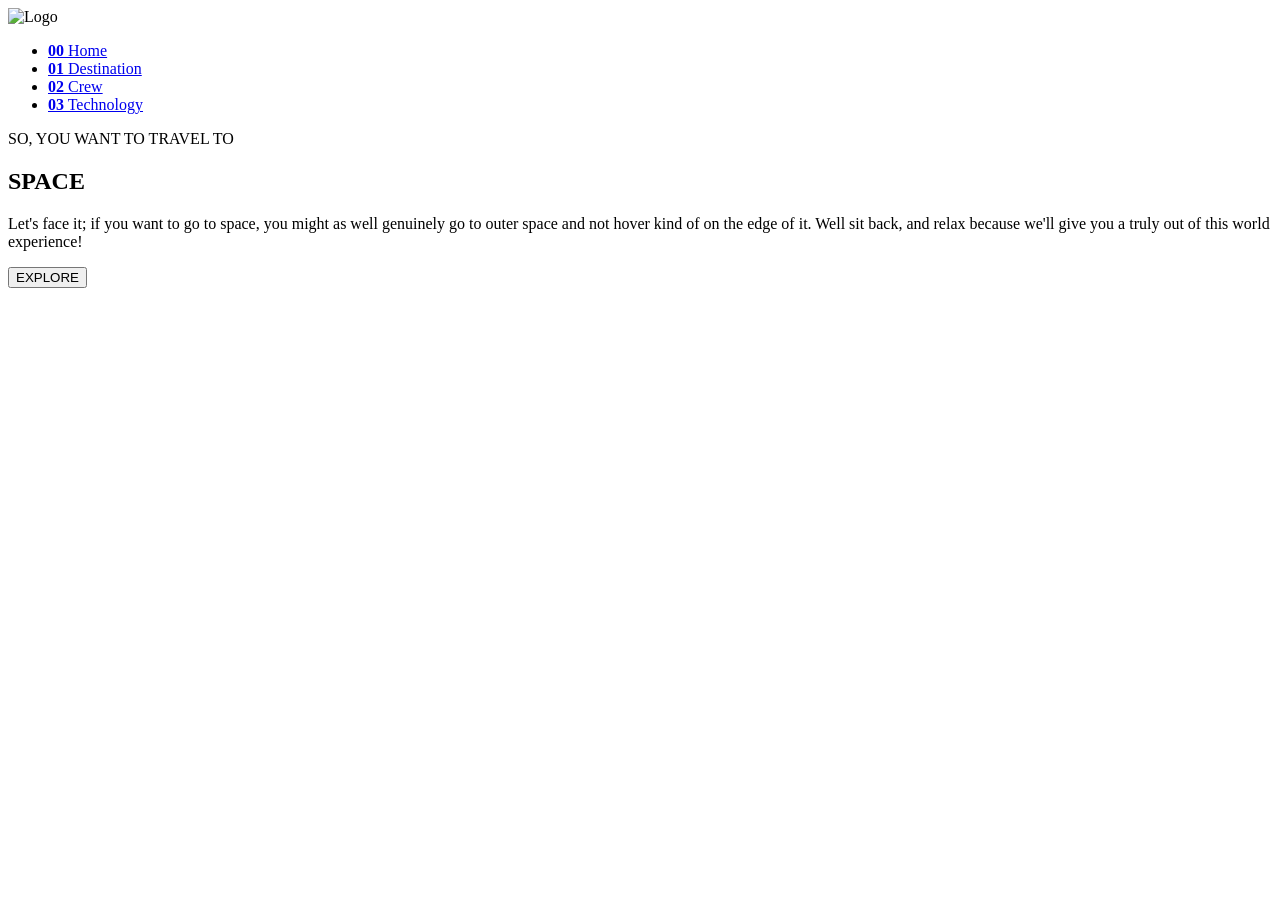
==== index.html @ 1a75268b "Add files via upload" ====
<!DOCTYPE html>
<html lang="en">
<head>
    <meta charset="UTF-8">
    <meta name="viewport" content="width=device-width, initial-scale=1.0">
    <title>Space Tourism</title>
    <link rel="stylesheet" href="style.css">
</head>
<body>

    <section class="container">

        <nav>
            <img src="shared/logo.svg" alt="Logo" class="logo">

            <ul>
                <li><a href="#"><strong>00</strong> Home</a></li>
                <li><a href="destination.html"><strong>01</strong> Destination</a></li>
                <li><a href="crew.html"><strong>02</strong> Crew</a></li>
                <li><a href="technology.html"><strong>03</strong> Technology</a></li>
            </ul>
        </nav>

        <div class="content">

            <div class="left">
                <p class="heading">SO, YOU WANT TO TRAVEL TO</p>

                <h1>SPACE</h1>

                <p class="description">
                    Let's face it; if you want to go to space, you might as well genuinely
                    go to outer space and not hover kind of on the edge of it.
                    Well sit back, and relax because we'll give you a truly out of this
                    world experience!
                </p>
            </div>

            <div class="right">
                <button class="explore">EXPLORE</button>
            </div>

        </div>

    </section>
<script src="index.js"></script>
</body>
</html>
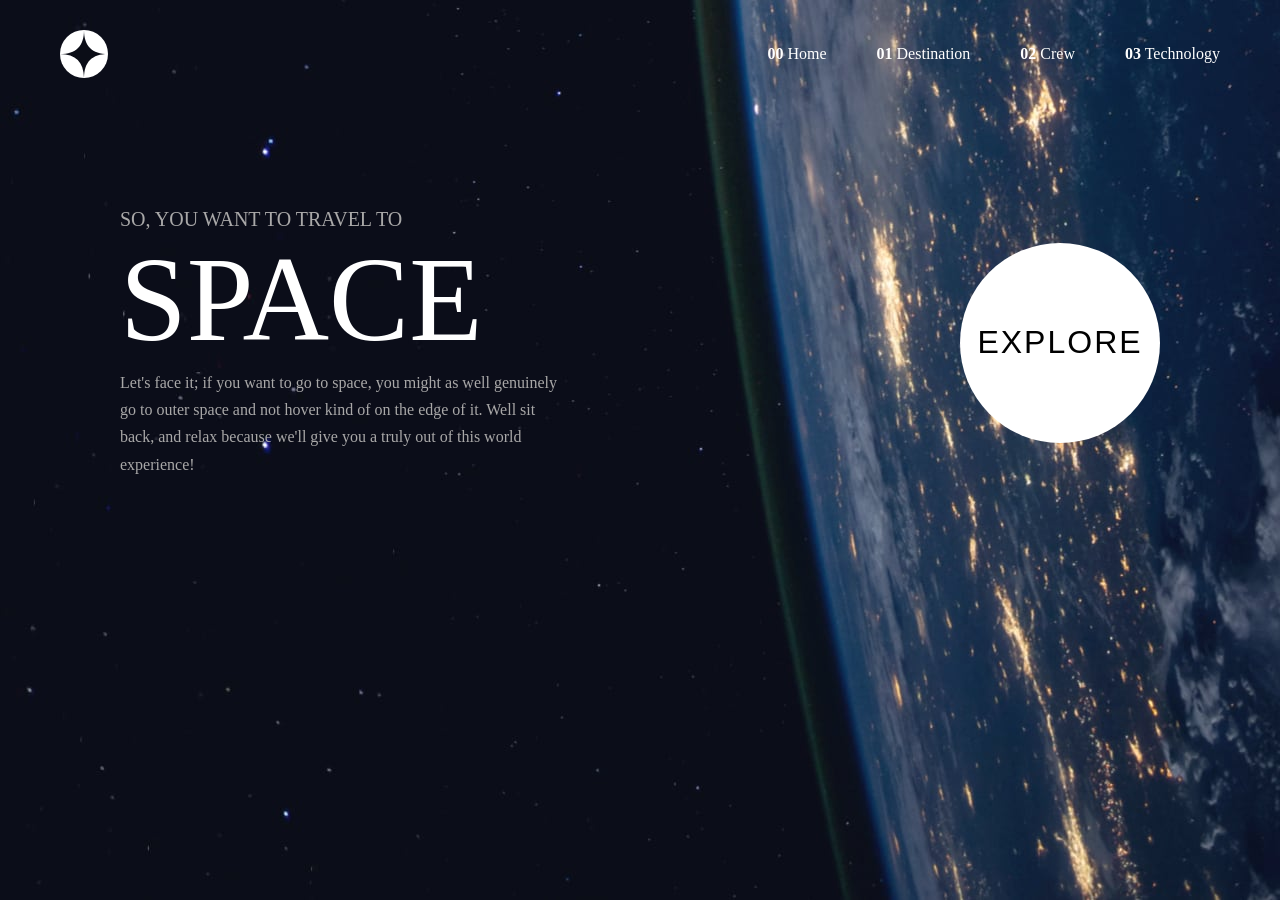
==== commit 23d4df26: "Fix logo source path in index.html" ====
--- a/index.html
+++ b/index.html
@@ -11,7 +11,7 @@
     <section class="container">
 
         <nav>
-            <img src="shared/logo.svg" alt="Logo" class="logo">
+            <img src="logo.svg" alt="Logo" class="logo">
 
             <ul>
                 <li><a href="#"><strong>00</strong> Home</a></li>
@@ -45,4 +45,4 @@
     </section>
 <script src="index.js"></script>
 </body>
-</html>+</html>
--- a/style.css
+++ b/style.css
@@ -0,0 +1,982 @@
+*{
+    margin:0;
+    padding:0;
+    box-sizing:border-box;
+}
+
+.container{
+    width:100%;
+    min-height:100vh;
+    background-image:url("background-home-desktop.jpg");
+    background-size:cover;
+    background-position:center;
+    background-repeat:no-repeat;
+}
+
+nav{
+    display: flex;
+    align-items: center;
+    padding: 30px 60px;
+}
+
+nav ul{
+    margin-left: auto; 
+    display: flex;
+    gap: 50px;
+    list-style: none;
+}
+
+nav a{
+    color:white;
+    text-decoration:none;
+}
+
+.content{
+    display:flex;
+    justify-content:space-between;
+    align-items:center;
+    padding:100px 120px;
+}
+
+.heading{
+    font-size: 20px;
+    color: rgb(169,168,168);
+}
+
+h1{
+    font-size: 120px;
+    color: white;
+    font-weight: 400;
+}
+
+.description{
+    color: rgb(169,168,168);
+    max-width: 450px;
+    line-height: 1.7;
+}
+
+.left{
+    max-width:450px;
+}
+
+.right{
+    display:flex;
+    justify-content:center;
+    align-items:center;
+}
+
+.explore{
+    width: 200px;
+    height: 200px;
+    border-radius: 50%;
+    background: white;
+    color: black;
+    border: none;
+    font-size: 32px;
+    letter-spacing: 2px;
+    cursor: pointer;
+
+    display: flex;
+    justify-content: center;
+    align-items: center;
+
+    position: relative;
+    z-index: 1;
+
+    transition: transform 0.3s ease;
+}
+
+.explore::after{
+    content: "";
+    position: absolute;
+
+    width: 100%;
+    height: 100%;
+
+    border-radius: 50%;
+    background: rgba(255,255,255,0.15);
+
+    top: 50%;
+    left: 50%;
+
+    transform: translate(-50%, -50%) scale(1);
+    opacity: 0;
+
+    transition: all 0.4s ease;
+
+    z-index: -1;
+}
+
+.explore:hover::after{
+    transform: translate(-50%, -50%) scale(1.5);
+    opacity: 1;
+}
+
+.container-destination{
+      width:100%;
+    min-height:100vh;
+    background-image:url("background-destination-desktop.jpg");
+    background-size:cover;
+    background-position:center;
+    background-repeat:no-repeat;
+}
+
+.content-destination{
+    display: flex;
+    align-items: center;
+    gap: 80px;
+    padding: 60px 120px;
+}
+
+.content-destination .left{
+    max-width: 445px;
+}
+
+.content-destination .left img{
+    width: 100%;
+}
+
+.content-destination .right{
+    display: flex;
+    flex-direction: column;
+    align-items: flex-start;
+    color: white;
+    max-width: 445px;
+}
+
+.container-destination h1{
+    font-size: 20px;
+    font-weight: 400;
+    letter-spacing: 2px;
+    margin-bottom: 40px;
+}
+
+.container-destination h1 span{
+    color: rgb(169,168,168);
+    font-weight: 700;
+    margin-right: 10px;
+}
+
+.planet-buttons{
+    display: flex;
+    flex-direction: row;
+    gap: 30px;
+    margin-bottom: 40px;
+}
+
+
+.planet-buttons button{
+    background: none;
+    border: none;
+    border-bottom: 3px solid transparent;
+    color: rgb(169,168,168);
+    letter-spacing: 2px;
+    font-size: 14px;
+    padding-bottom: 10px;
+    cursor: pointer;
+}
+
+.planet-buttons button:hover{
+    border-bottom: 3px solid rgba(255,255,255,0.5);
+}
+
+.planet-card h2{
+    font-size: 90px;
+    font-weight: 400;
+    color: white;
+    margin-bottom: 20px;
+}
+
+.planet-card p{
+    color: rgb(169,168,168);
+    line-height: 1.7;
+    margin-bottom: 30px;
+}
+
+hr{
+    border: none;
+    border-top: 1px solid rgba(255,255,255,0.2);
+    width: 100%;
+    margin-bottom: 30px;
+}
+
+.avg-distance, .avg-time{
+    display: inline-block;
+    margin-right: 60px;
+}
+
+.avg-distance h3, .avg-time h3{
+    font-size: 12px;
+    color: rgb(169,168,168);
+    letter-spacing: 2px;
+    margin-bottom: 10px;
+}
+
+.avg-distance h4, .avg-time h4{
+    font-size: 28px;
+    color: white;
+    font-weight: 400;
+}
+
+.planet-buttons button.active{
+    border-bottom: 3px solid white;
+    color: white;
+}
+
+.container-crew{
+    background-image:url("background-crew-desktop.jpg");
+    width:100%;
+    min-height:100vh;
+    background-size:cover;
+    background-position:center;
+    background-repeat:no-repeat;
+}
+
+.content-crew{
+    display: flex;
+    justify-content: space-between;
+    align-items: flex-end;
+    flex: 1;
+    padding: 0 120px;
+}
+
+.content-crew .left{
+    max-width: 445px;
+    padding-bottom: 80px;
+}
+
+.container-crew h1{
+    font-size: 20px;
+    font-weight: 400;
+    letter-spacing: 2px;
+    margin-bottom: 80px;
+    display: flex;
+    align-items: center;
+    gap: 20px;
+}
+
+.container-crew h1 span{
+    color: rgb(169,168,168);
+    font-weight: 700;
+}
+
+#role{
+    color: rgb(169,168,168);
+    font-weight: 400;
+    font-size: 24px;
+    letter-spacing: 2px;
+    text-transform: uppercase;
+    margin-bottom: 10px;
+}
+
+#name{
+    font-family: 'Bellefair', serif;
+    font-size: 56px;
+    font-weight: 400;
+    color: white;
+    text-transform: uppercase;
+    margin-bottom: 25px;
+}
+
+#bio{
+    color: rgb(169,168,168);
+    line-height: 1.7;
+    margin-bottom: 50px;
+}
+
+.dots{
+    display: flex;
+    gap: 15px;
+}
+
+.dot{
+    width: 12px;
+    height: 12px;
+    border-radius: 50%;
+    background: rgba(255,255,255,0.3);
+    border: none;
+    cursor: pointer;
+    padding: 0;
+}
+
+.dot.active{
+    background: white;
+}
+
+.content-crew .right{
+    display: flex;
+    align-items: flex-end;
+    height: 100%;
+}
+
+.content-crew .right img{
+    max-height: 85vh;
+    display: block;
+}
+
+.container-tech{
+background-image: url("background-technology-desktop.jpg");
+background-repeat: 0;
+width:100%;
+min-height:100vh;
+background-size: cover;
+}
+/* =========================
+   TECHNOLOGY PAGE
+========================= */
+/* =========================
+   TECHNOLOGY
+========================= */
+
+.content-tech {
+    width: 100%;
+    min-height: 100vh;
+
+    display: grid;
+    grid-template-columns: 60% 40%;
+
+    position: relative;
+
+    padding-top: 200px;
+    box-sizing: border-box;
+}
+
+
+/* =========================
+   LEFT
+========================= */
+
+.content-tech .left {
+    position: relative;
+
+    width: 100%;
+    padding-left: 165px;
+
+    box-sizing: border-box;
+}
+
+
+/* =========================
+   PAGE TITLE
+========================= */
+
+.h1-tech {
+    position: absolute;
+
+    top: -150px;
+    left: 165px;
+
+    margin: 0;
+
+    color: white;
+
+    font-size: 27px;
+    font-weight: 400;
+
+    letter-spacing: 4px;
+
+    white-space: nowrap;
+}
+
+.h1-tech span {
+    color: #6f7180;
+
+    font-weight: bold;
+    margin-right: 15px;
+}
+
+
+/* =========================
+   NUMBERS
+========================= */
+
+.numbers-content {
+    position: absolute;
+    left: 165px;
+    display: flex;
+    flex-direction: column;
+    gap: 30px;
+}
+
+.number {
+    width: 80px;
+    height: 80px;
+
+    border-radius: 50%;
+
+    border: 1px solid rgba(255, 255, 255, 0.3);
+
+    background: transparent;
+
+    color: white;
+
+    font-family: Georgia, serif;
+
+    font-size: 28px;
+
+    cursor: pointer;
+
+    transition: 0.3s;
+}
+
+.number:hover {
+    border-color: white;
+}
+
+.number.active {
+    background: white;
+    color: #0b0d17;
+
+    border-color: white;
+}
+
+
+/* =========================
+   TEXT
+========================= */
+
+#p-tech {
+    margin: 0;
+
+    padding-top: 0;
+
+    margin-left: 220px;
+
+    color: white;
+
+    font-size: 14px;
+
+    letter-spacing: 3px;
+
+    text-transform: uppercase;
+}
+
+
+#h-tech {
+    margin: 12px 0 20px 220px;
+
+    color: white;
+
+    font-family: Georgia, serif;
+
+    font-size: 52px;
+
+    font-weight: 400;
+
+    line-height: 1;
+
+    white-space: nowrap;
+}
+
+
+#pp-tech {
+    width: 470px;
+
+    margin: 0 0 0 220px;
+
+    color: #c5c7d1;
+
+    font-family: Arial, sans-serif;
+
+    font-size: 16px;
+
+    line-height: 1.9;
+}
+
+
+/* =========================
+   RIGHT IMAGE
+========================= */
+
+.content-tech .right {
+    width: 100%;
+
+    display: flex;
+
+    justify-content: flex-end;
+
+    align-items: flex-start;
+}
+
+
+#tech-img {
+    width: 515px;
+    height: 525px;
+    margin-top: -80px;
+    object-fit: cover;
+
+    display: block;
+}
+
+
+/* =========================
+   TABLET
+========================= */
+
+@media (max-width: 1024px) {
+
+    .content-tech {
+        display: flex;
+        flex-direction: column;
+
+        padding-top: 180px;
+    }
+
+    /* Page title */
+
+    .h1-tech {
+        position: static;
+
+        margin: 0 0 70px 40px;
+
+        font-size: 24px;
+    }
+
+
+    /* Left */
+
+    .content-tech .left {
+        width: 100%;
+
+        padding: 0 40px;
+
+        display: flex;
+        flex-direction: column;
+        align-items: center;
+    }
+
+
+    /* Numbers */
+
+    .numbers-content {
+        position: static;
+
+        flex-direction: row;
+
+        gap: 25px;
+
+        order: 1;
+
+        margin-bottom: 45px;
+    }
+
+    .number {
+        width: 70px;
+        height: 70px;
+
+        font-size: 24px;
+    }
+
+
+    /* Text */
+
+    #p-tech {
+        order: 2;
+
+        margin: 0 0 15px 0;
+
+        text-align: center;
+    }
+
+    #h-tech {
+        order: 3;
+
+        margin: 0 0 25px 0;
+
+        font-size: 42px;
+
+        text-align: center;
+    }
+
+    #pp-tech {
+        order: 4;
+
+        width: 80%;
+
+        margin: 0;
+
+        text-align: center;
+
+        line-height: 1.8;
+    }
+
+
+    /* Image */
+
+    .content-tech .right {
+        width: 100%;
+
+        order: 2;
+
+        justify-content: center;
+
+        margin-top: 60px;
+    }
+
+    #tech-img {
+        width: 80%;
+        height: 400px;
+        margin-top: 20px;
+        object-fit: cover;
+    }
+}
+
+
+/* =========================
+   MOBILE
+========================= */
+
+@media (max-width: 600px) {
+
+    .content-tech {
+        padding-top: 130px;
+    }
+
+
+    /* Page title */
+
+    .h1-tech {
+        margin: 0 0 45px 25px;
+
+        font-size: 18px;
+
+        letter-spacing: 3px;
+    }
+
+    .h1-tech span {
+        margin-right: 8px;
+    }
+
+
+    /* Left */
+
+    .content-tech .left {
+        padding: 0 25px;
+    }
+
+
+    /* Numbers */
+
+    .numbers-content {
+        gap: 15px;
+
+        margin-bottom: 35px;
+    }
+
+    .number {
+        width: 55px;
+        height: 55px;
+
+        font-size: 20px;
+    }
+
+
+    /* Terminology */
+
+    #p-tech {
+        margin: 0 0 12px 0;
+
+        font-size: 11px;
+
+        letter-spacing: 2px;
+    }
+
+
+    /* Title */
+
+    #h-tech {
+        margin: 0 0 20px 0;
+
+        font-size: 32px;
+
+        line-height: 1.1;
+
+        white-space: normal;
+
+        text-align: center;
+    }
+
+
+    /* Description */
+
+    #pp-tech {
+        width: 100%;
+
+        margin: 0;
+
+        font-size: 14px;
+
+        line-height: 1.8;
+
+        text-align: center;
+    }
+
+
+    /* Image */
+
+    .content-tech .right {
+        margin-top: 40px;
+    }
+
+    #tech-img {
+        width: 100%;
+
+        height: 300px;
+        margin-top: 20px;
+        object-fit: cover;
+    }
+}
+
+/* =========================================================
+   NAV / HOME / DESTINATION / CREW — RESPONSIVE
+========================================================= */
+
+/* =========================
+   TABLET (<=1024px)
+========================= */
+
+@media (max-width: 1024px) {
+
+    /* Nav */
+
+    nav{
+        padding: 25px 40px;
+    }
+
+    .logo{
+        width: 40px;
+    }
+
+    nav ul{
+        gap: 30px;
+    }
+
+    nav a{
+        font-size: 14px;
+    }
+
+    nav a strong{
+        margin-right: 5px;
+    }
+
+    /* Home */
+
+    h1{
+        font-size: 90px;
+    }
+
+    .content{
+        flex-direction: column-reverse;
+        justify-content: center;
+        text-align: center;
+        padding: 60px 40px;
+        gap: 60px;
+    }
+
+    .left{
+        max-width: 100%;
+    }
+
+    .description{
+        max-width: 100%;
+        margin: 0 auto;
+    }
+
+    .explore{
+        width: 160px;
+        height: 160px;
+        font-size: 26px;
+    }
+
+    /* Destination */
+
+    .container-destination h1{
+        text-align: center;
+        margin-bottom: 30px;
+    }
+
+    .content-destination{
+        flex-direction: column;
+        align-items: center;
+        text-align: center;
+        gap: 40px;
+        padding: 40px 40px;
+    }
+
+    .content-destination .left{
+        max-width: 280px;
+    }
+
+    .content-destination .right{
+        align-items: center;
+        max-width: 500px;
+    }
+
+    .planet-buttons{
+        justify-content: center;
+    }
+
+    .planet-card h2{
+        font-size: 64px;
+    }
+
+    .avg-distance, .avg-time{
+        display: block;
+        margin: 0 0 20px 0;
+    }
+
+    .avg-time{
+        margin-bottom: 0;
+    }
+
+    /* Crew */
+
+    .container-crew h1{
+        justify-content: center;
+        margin-bottom: 40px;
+    }
+
+    .content-crew{
+        flex-direction: column-reverse;
+        align-items: center;
+        text-align: center;
+        padding: 0 40px 40px;
+        gap: 20px;
+    }
+
+    .content-crew .left{
+        max-width: 500px;
+        padding-bottom: 0;
+    }
+
+    .dots{
+        justify-content: center;
+    }
+
+    .content-crew .right img{
+        max-height: 45vh;
+    }
+
+}
+
+
+/* =========================
+   MOBILE (<=600px)
+========================= */
+
+@media (max-width: 600px) {
+
+    /* Nav */
+
+    nav{
+        padding: 20px 25px;
+        flex-wrap: wrap;
+        justify-content: center;
+        gap: 15px;
+    }
+
+    .logo{
+        width: 32px;
+    }
+
+    nav ul{
+        margin-left: 0;
+        gap: 16px;
+        flex-wrap: wrap;
+        justify-content: center;
+    }
+
+    nav a{
+        font-size: 12px;
+    }
+
+    /* Home */
+
+    h1{
+        font-size: 56px;
+    }
+
+    .content{
+        padding: 30px 25px;
+        gap: 40px;
+    }
+
+    .heading{
+        font-size: 16px;
+    }
+
+    .description{
+        font-size: 14px;
+    }
+
+    .explore{
+        width: 120px;
+        height: 120px;
+        font-size: 18px;
+    }
+
+    /* Destination */
+
+    .container-destination h1{
+        font-size: 16px;
+        margin-bottom: 20px;
+    }
+
+    .content-destination{
+        padding: 25px 25px;
+        gap: 25px;
+    }
+
+    .content-destination .left{
+        max-width: 170px;
+    }
+
+    .planet-buttons{
+        gap: 18px;
+        margin-bottom: 25px;
+    }
+
+    .planet-buttons button{
+        font-size: 12px;
+    }
+
+    .planet-card h2{
+        font-size: 40px;
+        margin-bottom: 12px;
+    }
+
+    .planet-card p{
+        font-size: 14px;
+        margin-bottom: 20px;
+    }
+
+    .avg-distance h4, .avg-time h4{
+        font-size: 22px;
+    }
+
+    /* Crew */
+
+    .container-crew h1{
+        font-size: 16px;
+        margin-bottom: 25px;
+    }
+
+    #role{
+        font-size: 16px;
+    }
+
+    #name{
+        font-size: 32px;
+        margin-bottom: 15px;
+    }
+
+    #bio{
+        font-size: 14px;
+        margin-bottom: 25px;
+    }
+
+    .content-crew .right img{
+        max-height: 30vh;
+    }
+    
+}
